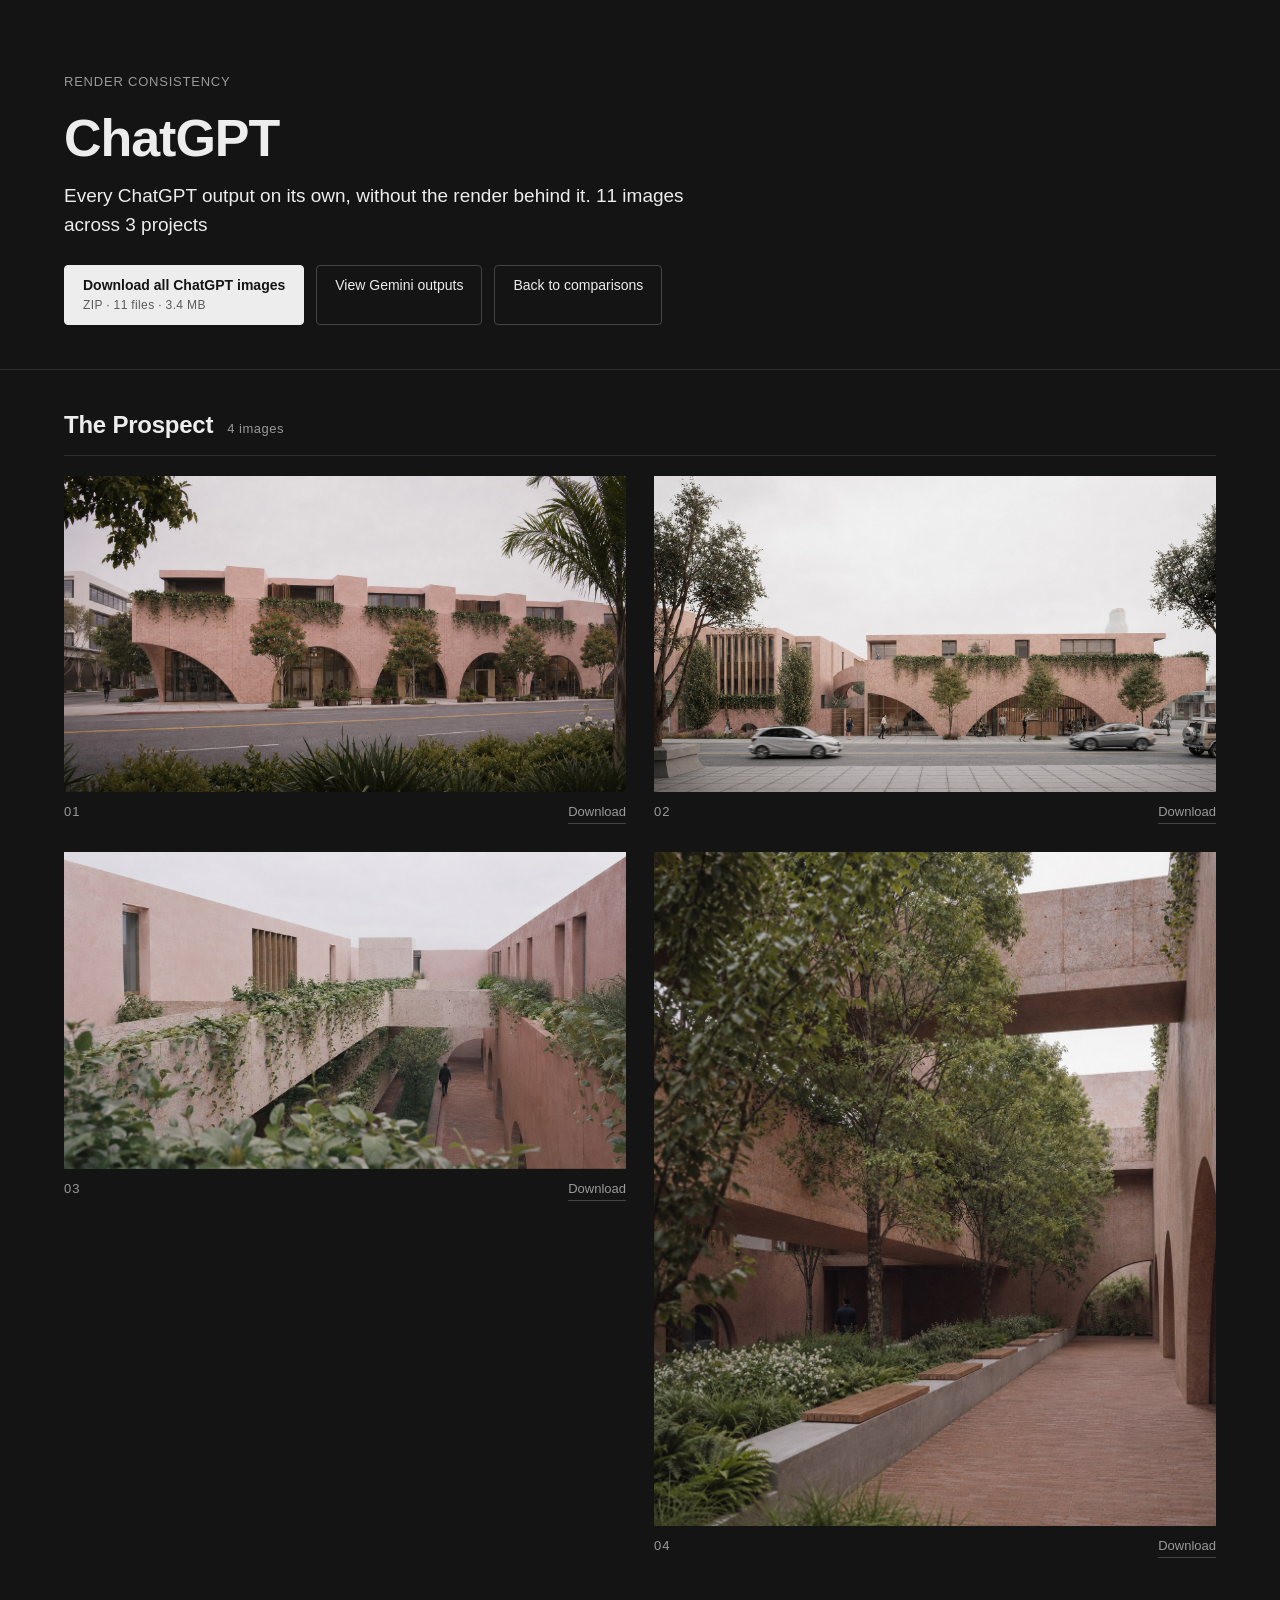
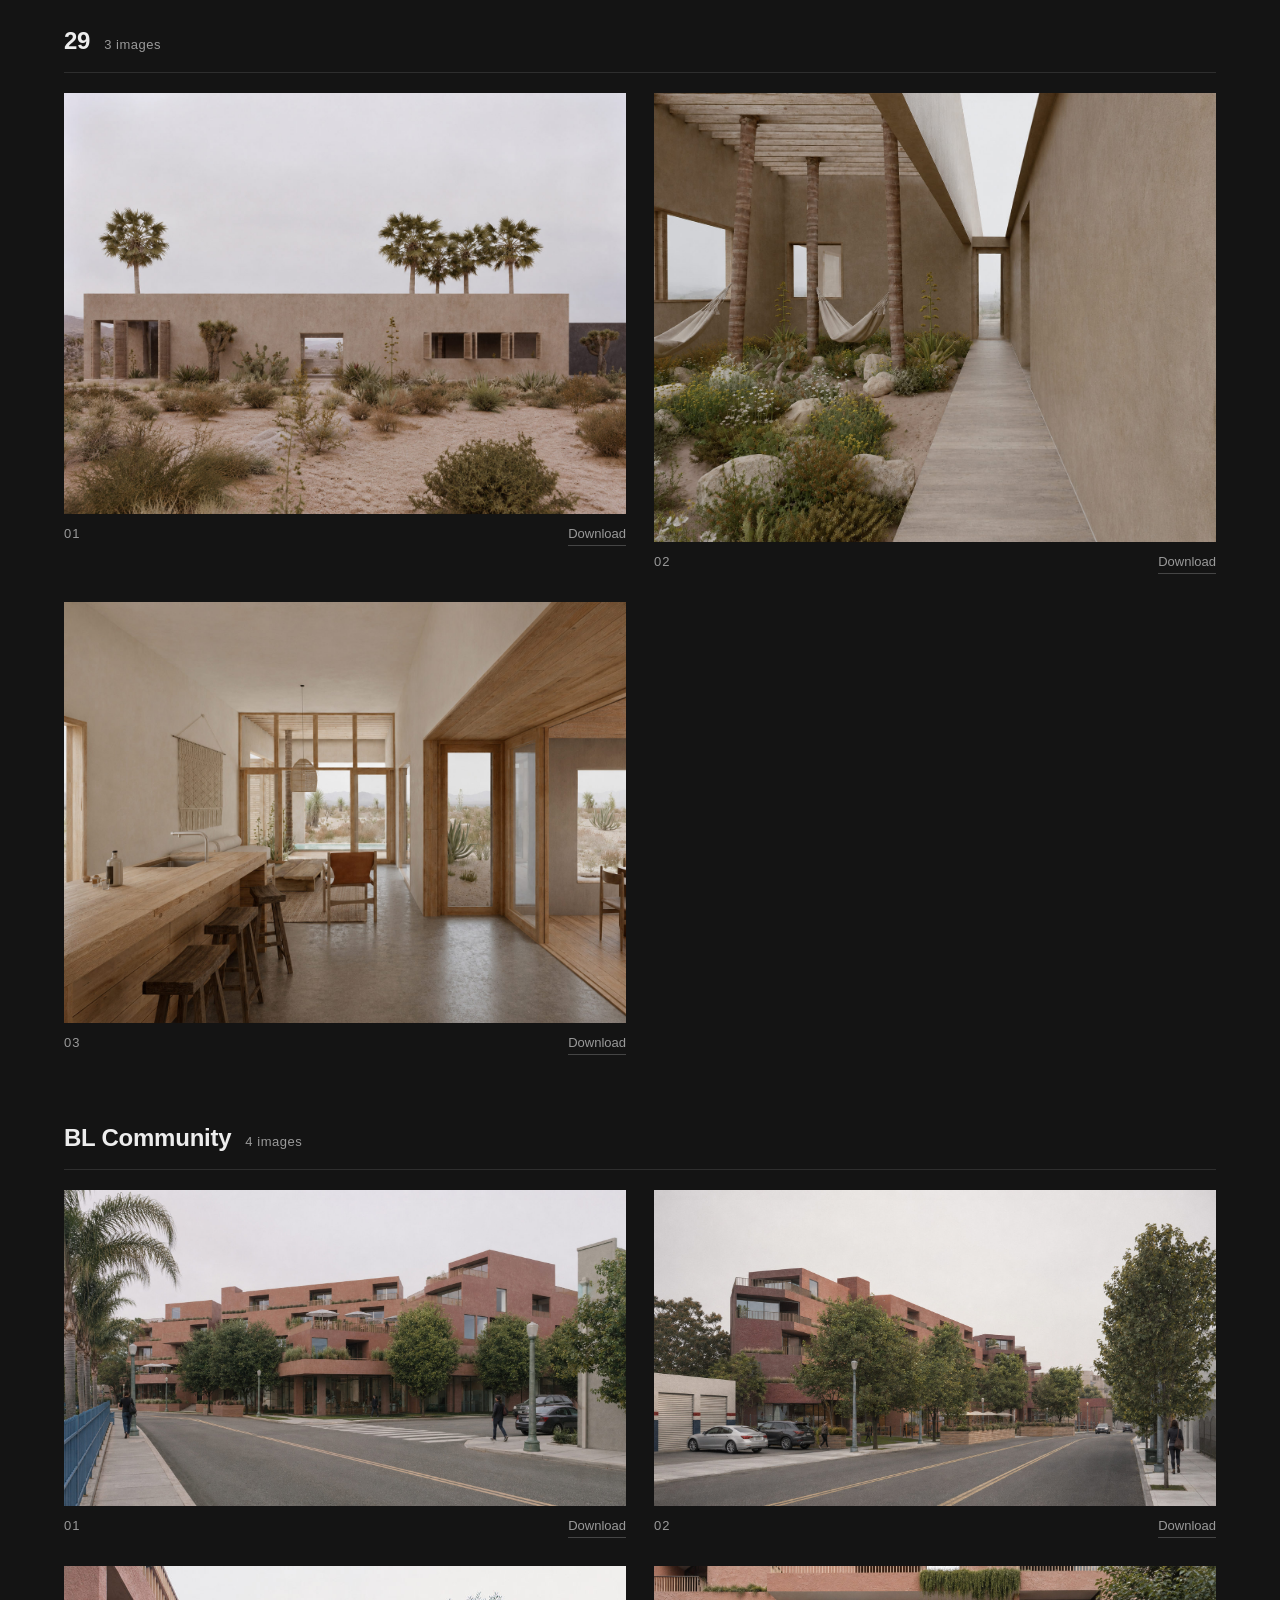
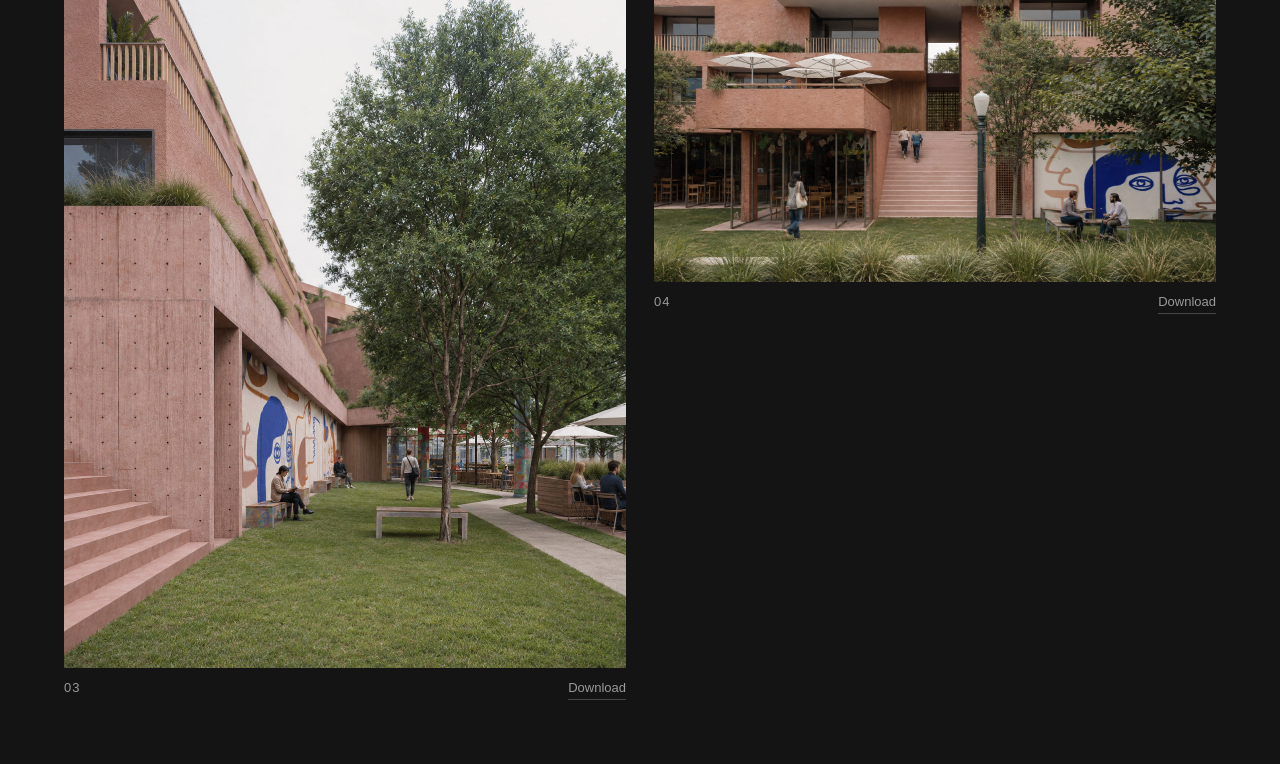
==== chatgpt.html @ 9248cfff "Add Howard, Gemini only Five examples ordered outside in: frontal, diagonal, acceso, interior, rooft" ====
<!doctype html>
<html lang="en">
<head>
<meta charset="utf-8">
<meta name="viewport" content="width=device-width, initial-scale=1">
<title>ChatGPT outputs — Render Consistency</title>
<meta name="description" content="Every ChatGPT output from Render Consistency, on its own, with a download of the full set.">
<link rel="stylesheet" href="style.css?v=5">
</head>
<body data-model="chatgpt">

<header class="page-head page-head--sub">
  <div class="wrap">
    <p class="crumb"><a href="index.html">Render Consistency</a></p>
    <h1>ChatGPT</h1>
    <p class="subhead">Every ChatGPT output on its own, without the render behind it. <span id="total-count"></span></p>

    <div class="head-actions">
      <a class="btn btn--primary" href="downloads/render-consistency-chatgpt.zip" download>
        Download all ChatGPT images
        <span class="btn-meta" id="zip-meta">ZIP</span>
      </a>
      <a class="btn" href="gemini.html">View Gemini outputs</a>
      <a class="btn" href="index.html">Back to comparisons</a>
    </div>
  </div>
</header>

<main class="wrap" id="gallery"></main>

<script src="data.js?v=5"></script>
<script src="gallery.js?v=5"></script>
</body>
</html>
---- style.css ----
/* Render Consistency — comparison site */

*, *::before, *::after { box-sizing: border-box; }

:root {
  --bg: #141414;
  --fg: #ededed;
  --muted: #9a9a9a;
  --line: #2e2e2e;
  --line-strong: #454545;
  --accent: #ededed;
}

html { -webkit-text-size-adjust: 100%; }

body {
  margin: 0;
  background: var(--bg);
  color: var(--fg);
  font-family: Arial, Helvetica, -apple-system, BlinkMacSystemFont, "Segoe UI", Roboto, sans-serif;
  font-size: 16px;
  line-height: 1.55;
  -webkit-font-smoothing: antialiased;
}

.wrap {
  max-width: 1200px;
  margin: 0 auto;
  padding: 0 24px;
}

/* ---------- Header ---------- */

.page-head {
  padding: 72px 0 56px;
  border-bottom: 1px solid var(--line);
  margin-bottom: 36px;
}

.page-head h1 {
  margin: 0 0 16px;
  font-size: clamp(32px, 5vw, 52px);
  line-height: 1.08;
  letter-spacing: -0.02em;
  font-weight: 700;
}

.subhead {
  margin: 0 0 20px;
  max-width: 62ch;
  font-size: clamp(16px, 1.6vw, 19px);
  line-height: 1.5;
  color: var(--fg);
}

.prepared {
  margin: 0;
  font-size: 13px;
  letter-spacing: 0.06em;
  text-transform: uppercase;
  color: var(--muted);
}

/* ---------- Buttons / sub-page header ---------- */

.page-head--sub { padding-bottom: 44px; }

.crumb {
  margin: 0 0 18px;
  font-size: 13px;
  letter-spacing: 0.06em;
  text-transform: uppercase;
}

.crumb a { color: var(--muted); text-decoration: none; }
.crumb a:hover { color: var(--fg); text-decoration: underline; }

.head-actions {
  display: flex;
  flex-wrap: wrap;
  gap: 12px;
  margin-top: 26px;
}

.btn {
  display: inline-flex;
  flex-direction: column;
  gap: 3px;
  border: 1px solid var(--line-strong);
  border-radius: 4px;
  padding: 11px 18px;
  font-size: 14px;
  line-height: 1.25;
  color: var(--fg);
  text-decoration: none;
  transition: background-color .15s ease, border-color .15s ease;
}

.btn:hover { background: #242424; border-color: #6d6d6d; }
.btn:focus-visible { outline: 2px solid #6ea8ff; outline-offset: 2px; }

.btn--primary {
  background: var(--accent);
  border-color: var(--accent);
  color: #141414;
  font-weight: 700;
}

.btn--primary:hover { background: #fff; border-color: #fff; }

.btn-meta {
  font-size: 12px;
  font-weight: 400;
  letter-spacing: 0.03em;
  color: #5a5a5a;
}

.btn:not(.btn--primary) .btn-meta { color: var(--muted); }

/* ---------- Gallery ---------- */

.gallery-project { margin: 0 0 64px; }

.gallery-project-title {
  display: flex;
  flex-wrap: wrap;
  align-items: baseline;
  gap: 14px;
  margin: 0 0 20px;
  padding-bottom: 12px;
  border-bottom: 1px solid var(--line);
  font-size: clamp(18px, 2.2vw, 24px);
  letter-spacing: -0.01em;
}

.gallery-count {
  font-size: 13px;
  font-weight: 400;
  color: var(--muted);
  letter-spacing: 0.04em;
}

.gallery-grid {
  display: grid;
  grid-template-columns: repeat(auto-fill, minmax(420px, 1fr));
  gap: 28px;
}

.shot { margin: 0; }

.shot-link {
  display: block;
  background: #1c1c1c;
  line-height: 0;
}

.shot-link:focus-visible { outline: 2px solid #6ea8ff; outline-offset: 3px; }

.shot img {
  display: block;
  width: 100%;
  height: auto;
}

.shot-cap {
  display: flex;
  align-items: baseline;
  justify-content: space-between;
  gap: 12px;
  margin-top: 10px;
  font-size: 13px;
}

.shot-num {
  color: var(--muted);
  letter-spacing: 0.08em;
  font-variant-numeric: tabular-nums;
}

.shot-dl {
  color: var(--muted);
  text-decoration: none;
  border-bottom: 1px solid var(--line-strong);
  padding-bottom: 1px;
}

.shot-dl:hover { color: var(--fg); border-bottom-color: var(--fg); }
.shot-dl:focus-visible { outline: 2px solid #6ea8ff; outline-offset: 2px; }

@media (max-width: 720px) {
  .gallery-grid { grid-template-columns: 1fr; gap: 22px; }
  .gallery-project { margin-bottom: 44px; }
}

/* ---------- Project tabs ---------- */

/* Pills rather than underlines: the set wraps to as many rows as it needs and
   every row reads the same, so the newest project can't look like a stray line
   of text below a "finished" row. */
.projects-nav {
  display: flex;
  flex-wrap: wrap;
  gap: 10px;
  margin-bottom: 36px;
  padding-bottom: 24px;
  border-bottom: 1px solid var(--line);
}

.tab {
  appearance: none;
  background: transparent;
  color: var(--muted);
  font: inherit;
  font-size: 15px;
  font-weight: 700;
  line-height: 1;
  letter-spacing: -0.01em;
  padding: 10px 16px;
  border: 1px solid var(--line-strong);
  border-radius: 999px;
  cursor: pointer;
  white-space: nowrap;
  transition: color .15s ease, background-color .15s ease, border-color .15s ease;
}

.tab:hover { color: var(--fg); border-color: #6d6d6d; }

.tab[aria-selected="true"] {
  background: var(--accent);
  border-color: var(--accent);
  color: #141414;
}

.tab:focus-visible {
  outline: 2px solid #6ea8ff;
  outline-offset: 3px;
}

.project[hidden] { display: none; }

/* Label used in place of the toggle when a project has one output */
.single-output {
  font-size: 14px;
  line-height: 1;
  padding: 9px 0;
  color: var(--muted);
  letter-spacing: 0.04em;
}

/* ---------- Example ---------- */

.example { margin: 0 0 72px; }

.example-head {
  display: flex;
  flex-wrap: wrap;
  align-items: baseline;
  justify-content: space-between;
  gap: 16px;
  margin-bottom: 16px;
}

/* Examples are numbered, not named */
.example-title {
  margin: 0;
  font-size: clamp(18px, 2.2vw, 24px);
  font-weight: 700;
  letter-spacing: 0.02em;
  font-variant-numeric: tabular-nums;
  color: var(--muted);
}

/* Toggle */

.toggle {
  display: inline-flex;
  border: 1px solid var(--line-strong);
  border-radius: 999px;
  overflow: hidden;
}

.toggle button {
  appearance: none;
  border: 0;
  background: transparent;
  color: var(--muted);
  font: inherit;
  font-size: 14px;
  line-height: 1;
  padding: 9px 18px;
  cursor: pointer;
  transition: background-color .15s ease, color .15s ease;
}

.toggle button + button { border-left: 1px solid var(--line-strong); }
.toggle button:hover { color: var(--fg); }

.toggle button[aria-pressed="true"] {
  background: var(--accent);
  color: #141414;
  font-weight: 700;
}

.toggle button:focus-visible {
  outline: 2px solid #6ea8ff;
  outline-offset: -2px;
}

/* ---------- Wipe slider ---------- */

.wipe {
  position: relative;
  width: 100%;
  aspect-ratio: 16 / 9;          /* replaced from the original's natural size */
  overflow: hidden;
  background: #1c1c1c;
  user-select: none;
  -webkit-user-select: none;
  touch-action: pan-y;
  cursor: ew-resize;
}

.wipe img {
  position: absolute;
  inset: 0;
  width: 100%;
  height: 100%;
  object-fit: cover;
  display: block;
  pointer-events: none;
  -webkit-user-drag: none;
}

/* AI outputs sit underneath; only the active one is shown */
.wipe .out { visibility: hidden; }
.wipe .out.is-active { visibility: visible; }

/* The original render is clipped to the left of the handle */
.wipe .orig { z-index: 2; }

/* Corner captions */
.wipe .tag {
  position: absolute;
  bottom: 12px;
  z-index: 3;
  padding: 5px 10px;
  font-size: 11px;
  letter-spacing: 0.08em;
  text-transform: uppercase;
  color: #fff;
  background: rgba(0, 0, 0, .55);
  border-radius: 3px;
  pointer-events: none;
  white-space: nowrap;
}

.wipe .tag-left  { left: 12px; }
.wipe .tag-right { right: 12px; }

/* Handle */
.wipe .handle {
  position: absolute;
  top: 0;
  bottom: 0;
  left: 50%;
  width: 40px;
  margin-left: -20px;
  z-index: 4;
  cursor: ew-resize;
  background: transparent;
  border: 0;
  padding: 0;
  touch-action: none;
}

.wipe .handle::before {
  content: "";
  position: absolute;
  top: 0;
  bottom: 0;
  left: 50%;
  width: 2px;
  margin-left: -1px;
  background: #fff;
  box-shadow: 0 0 6px rgba(0, 0, 0, .55);
}

.wipe .handle::after {
  content: "";
  position: absolute;
  top: 50%;
  left: 50%;
  width: 40px;
  height: 40px;
  margin: -20px 0 0 -20px;
  border-radius: 50%;
  background: #fff;
  box-shadow: 0 0 8px rgba(0, 0, 0, .5);
}

.wipe .handle .arrows {
  position: absolute;
  top: 50%;
  left: 50%;
  transform: translate(-50%, -50%);
  z-index: 1;
  font-size: 13px;
  line-height: 1;
  letter-spacing: 2px;
  color: #141414;
  pointer-events: none;
}

.wipe .handle:focus-visible {
  outline: 2px solid #6ea8ff;
  outline-offset: -2px;
}

/* ---------- Prompt ---------- */

/* Sits directly under the header, above the examples */
.prompt-section {
  margin: 0 auto 56px;
  padding-bottom: 40px;
  border-bottom: 1px solid var(--line);
}

#prompt-details summary {
  cursor: pointer;
  list-style: none;
  display: flex;
  align-items: center;
  gap: 12px;
  font-size: 18px;
  font-weight: 700;
  padding: 4px 0;
}

#prompt-details summary::-webkit-details-marker { display: none; }

#prompt-details summary::before {
  content: "+";
  display: inline-flex;
  align-items: center;
  justify-content: center;
  width: 22px;
  height: 22px;
  flex: 0 0 22px;
  border: 1px solid var(--line-strong);
  border-radius: 50%;
  font-size: 15px;
  font-weight: 400;
  color: var(--muted);
}

#prompt-details[open] summary::before { content: "\2212"; }

#prompt-details summary:focus-visible {
  outline: 2px solid #6ea8ff;
  outline-offset: 3px;
}

.prompt-body {
  position: relative;
  margin-top: 20px;
  padding: 24px;
  border: 1px solid var(--line);
  border-radius: 4px;
  background: #191919;
}

.copy-btn {
  float: right;
  margin: 0 0 12px 20px;
  appearance: none;
  border: 1px solid var(--line-strong);
  border-radius: 4px;
  background: transparent;
  color: var(--fg);
  font: inherit;
  font-size: 13px;
  padding: 7px 14px;
  cursor: pointer;
  transition: background-color .15s ease, border-color .15s ease;
}

.copy-btn:hover { background: #242424; border-color: #666; }
.copy-btn:focus-visible { outline: 2px solid #6ea8ff; outline-offset: 2px; }
.copy-btn.is-done { border-color: #4f8f5a; color: #8fd39c; }

.prompt-text p {
  margin: 0 0 1em;
  max-width: 78ch;
  color: #d8d8d8;
}

.prompt-text p:last-child { margin-bottom: 0; }

/* ---------- Small screens ---------- */

@media (max-width: 640px) {
  .wrap { padding: 0 16px; }
  .page-head { padding: 44px 0 36px; margin-bottom: 28px; }
  .prompt-section { margin-bottom: 40px; padding-bottom: 28px; }
  /* the tab row wraps as projects are added; keep it compact on small screens */
  /* Wrapping ten-plus pills eats most of a phone screen, so on narrow screens
     the strip stays on one line and scrolls sideways instead. The pill cut off
     at the right edge is what signals there is more. */
  .projects-nav {
    gap: 8px;
    margin-bottom: 28px;
    padding-bottom: 18px;
    flex-wrap: nowrap;
    overflow-x: auto;
    -webkit-overflow-scrolling: touch;
    scrollbar-width: none;
  }
  .projects-nav::-webkit-scrollbar { display: none; }
  .tab { font-size: 14px; padding: 9px 14px; flex: 0 0 auto; }
  .example { margin-bottom: 52px; }
  .example-head { gap: 12px; }
  .wipe .handle::after { width: 34px; height: 34px; margin: -17px 0 0 -17px; }
  .prompt-body { padding: 18px; }
  .copy-btn { float: none; display: block; margin: 0 0 16px; }
}

@media (prefers-reduced-motion: reduce) {
  * { transition: none !important; }
}
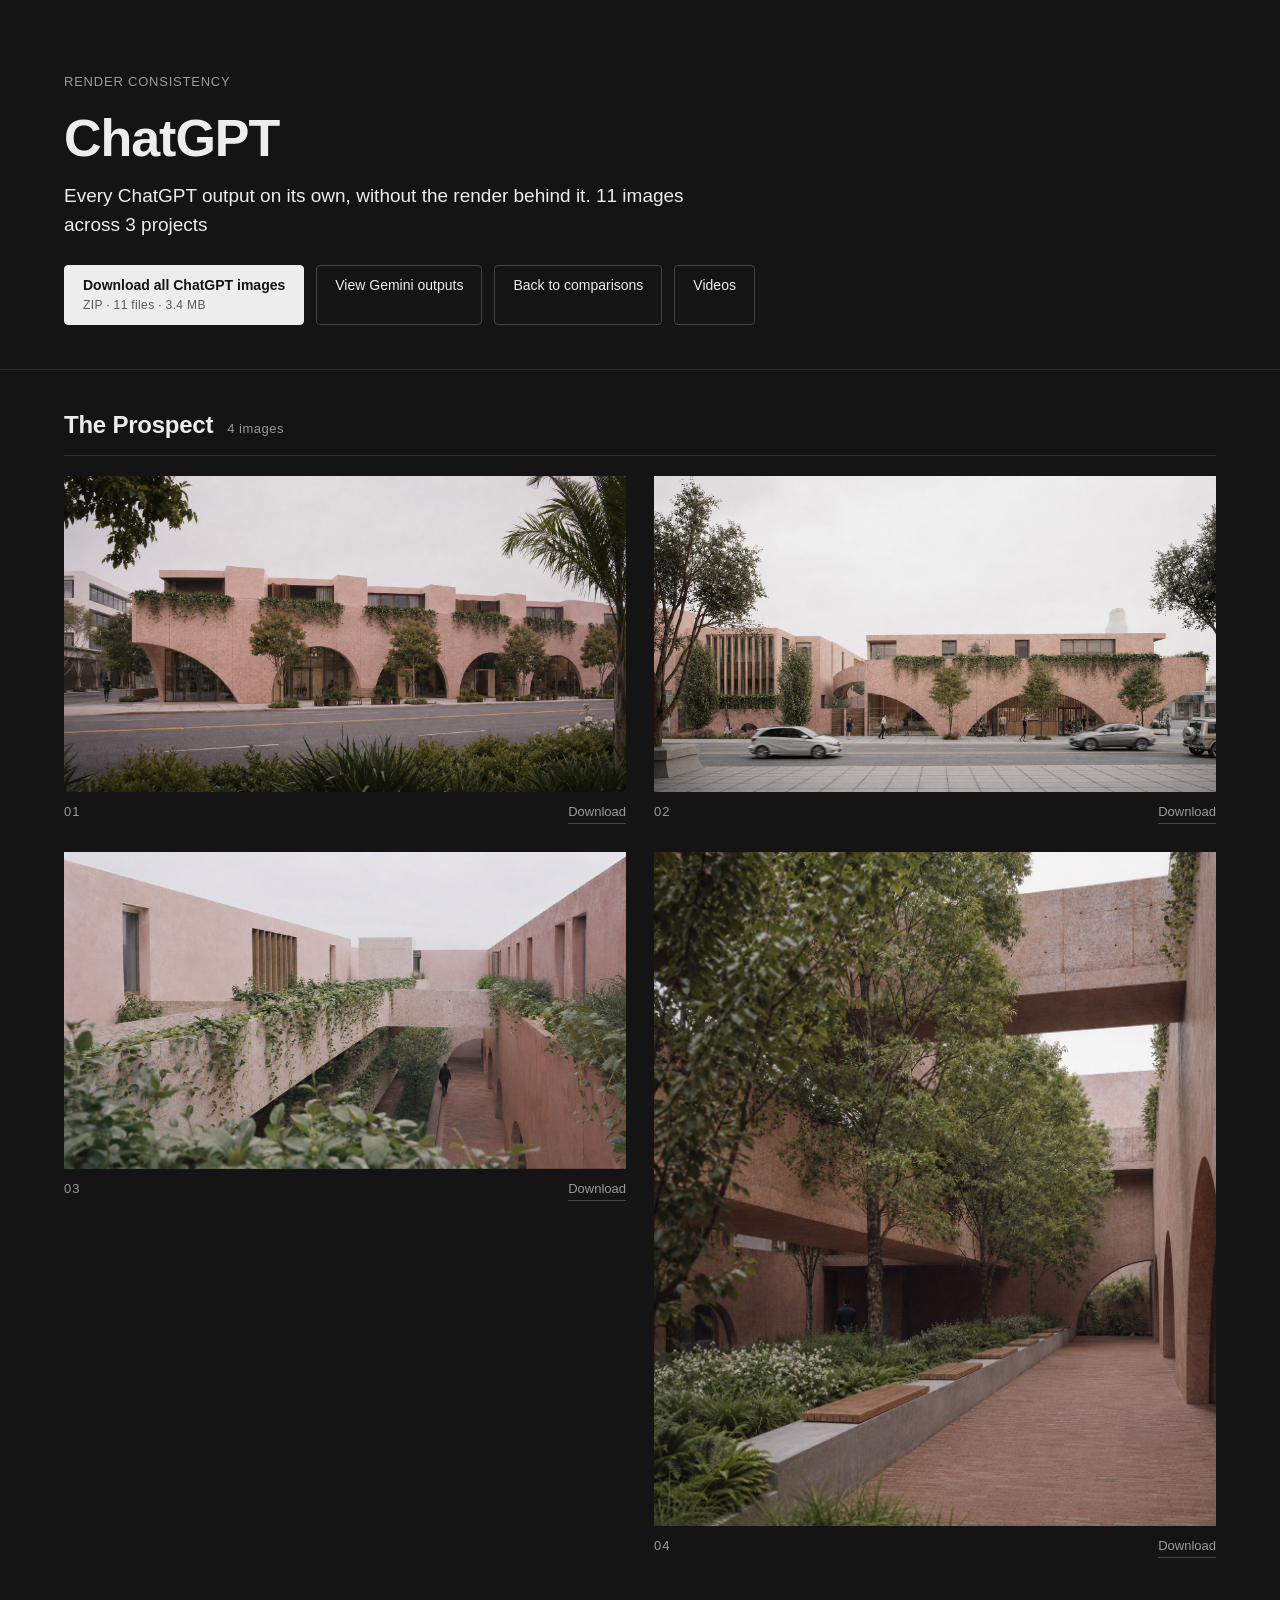
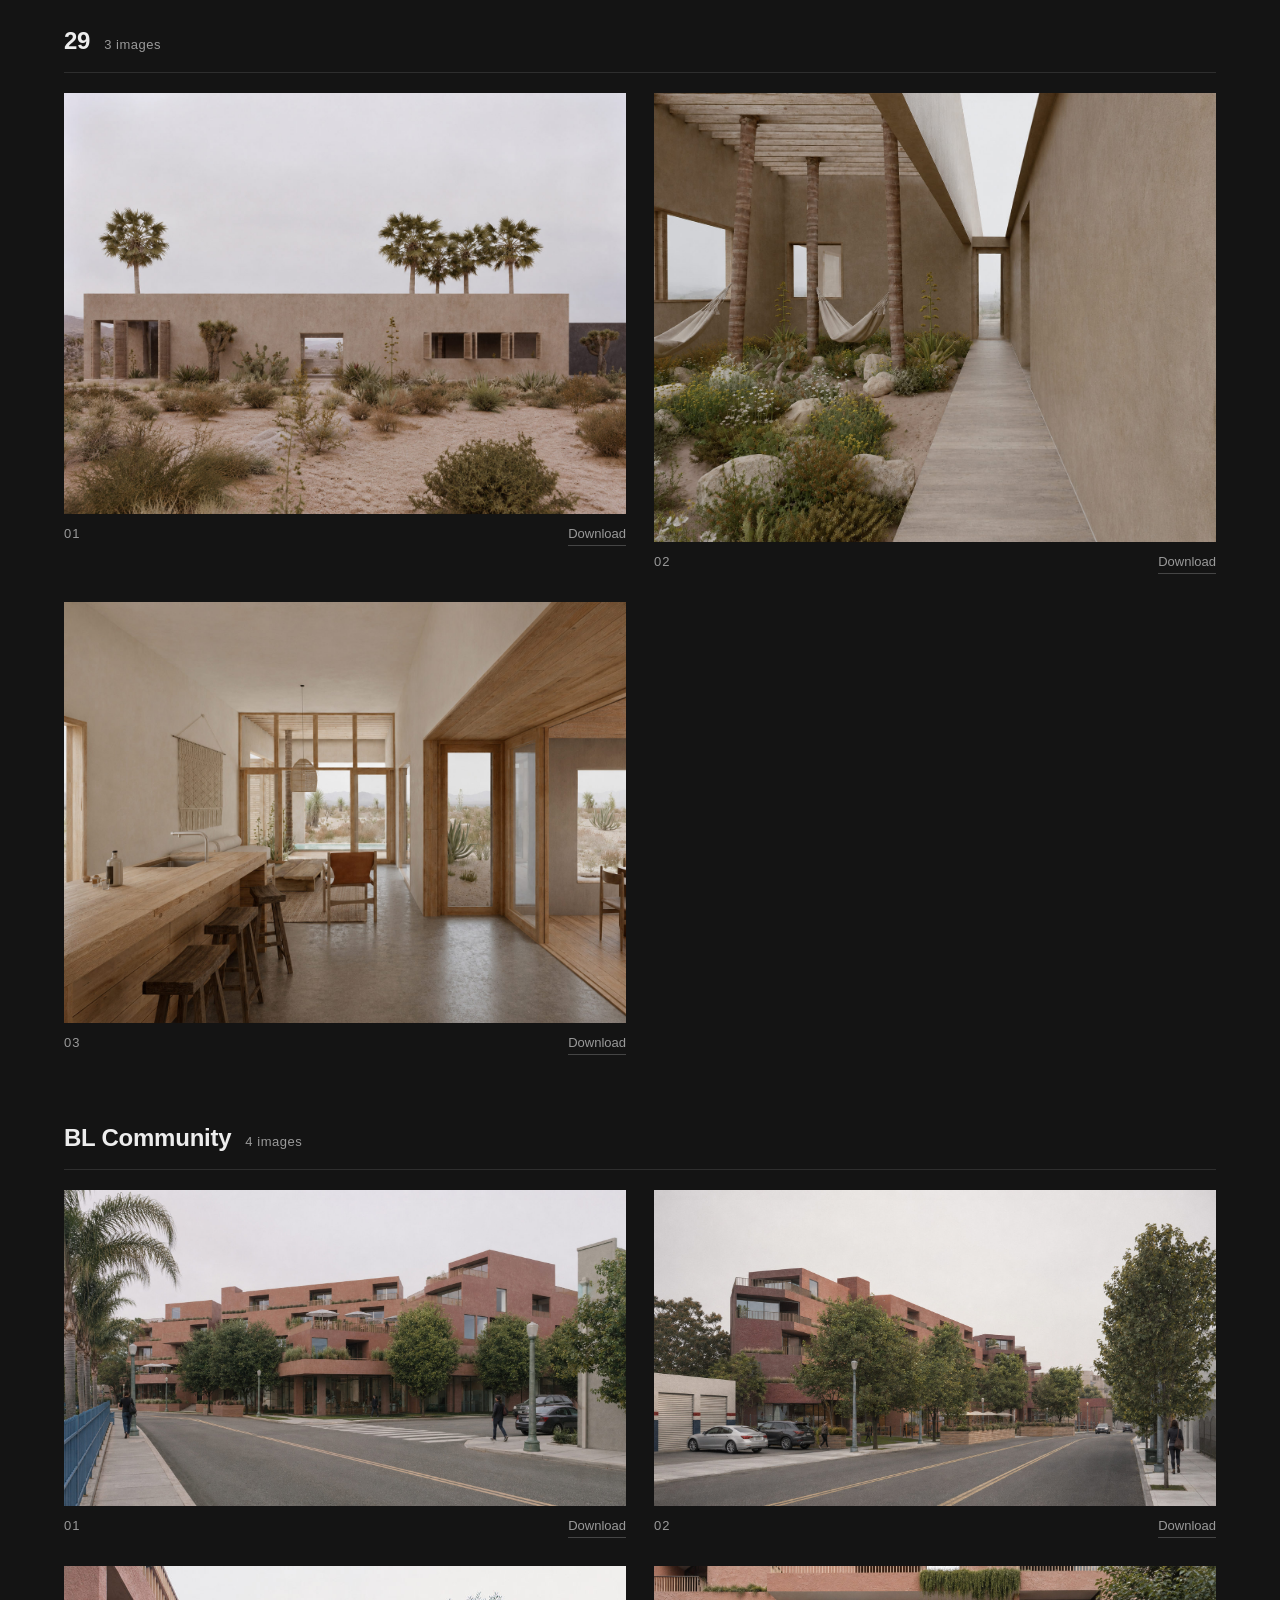
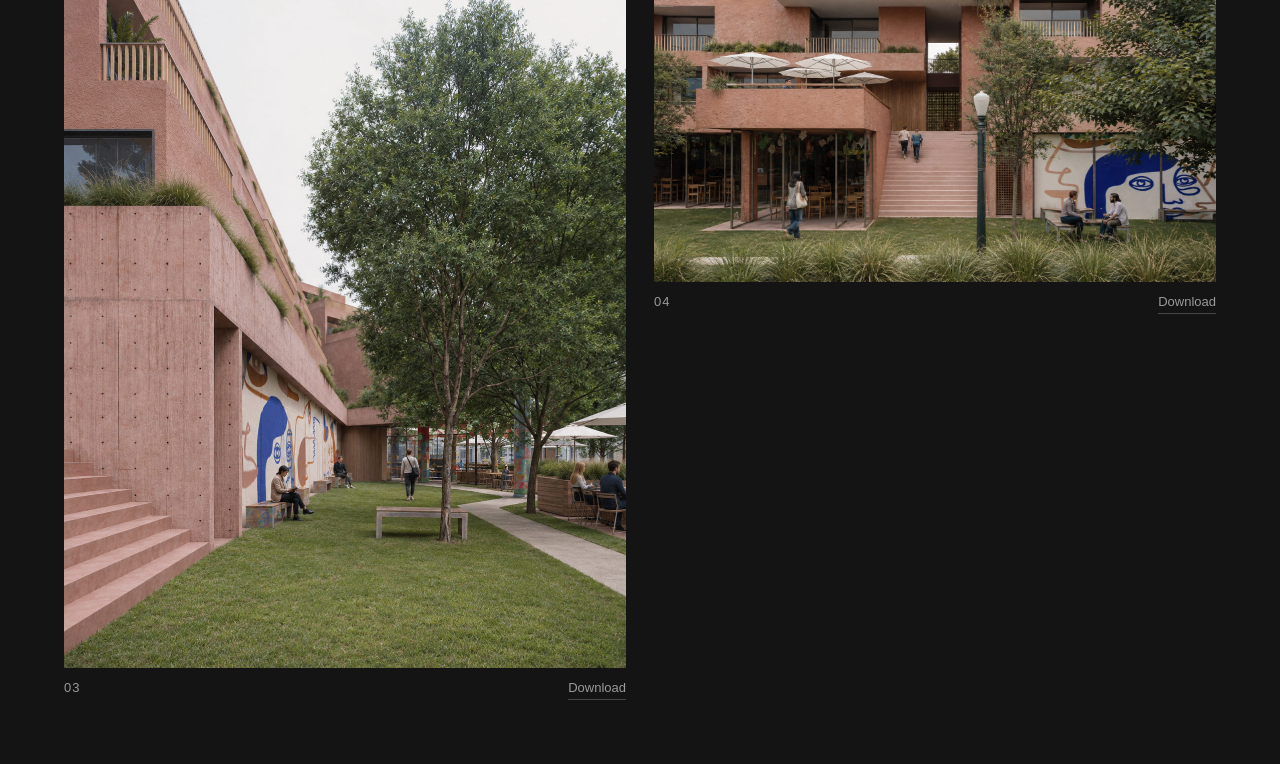
==== commit f20adf15: "Add the breeze loop to 29, and a videos page The clip plays at the end of the 29 tab and on a new vi" ====
--- a/chatgpt.html
+++ b/chatgpt.html
@@ -5,7 +5,7 @@
 <meta name="viewport" content="width=device-width, initial-scale=1">
 <title>ChatGPT outputs — Render Consistency</title>
 <meta name="description" content="Every ChatGPT output from Render Consistency, on its own, with a download of the full set.">
-<link rel="stylesheet" href="style.css?v=5">
+<link rel="stylesheet" href="style.css?v=7">
 </head>
 <body data-model="chatgpt">
 
@@ -22,13 +22,14 @@
       </a>
       <a class="btn" href="gemini.html">View Gemini outputs</a>
       <a class="btn" href="index.html">Back to comparisons</a>
+      <a class="btn" href="videos.html">Videos</a>
     </div>
   </div>
 </header>
 
 <main class="wrap" id="gallery"></main>
 
-<script src="data.js?v=5"></script>
-<script src="gallery.js?v=5"></script>
+<script src="data.js?v=7"></script>
+<script src="gallery.js?v=7"></script>
 </body>
 </html>
--- a/style.css
+++ b/style.css
@@ -329,6 +329,13 @@
   display: block;
   pointer-events: none;
   -webkit-user-drag: none;
+}
+
+/* A reframed output (different shape from its render) is shown whole rather
+   than cropped to fill; the bars make the reframing visible. */
+.wipe img.is-letterboxed {
+  object-fit: contain;
+  background: #101010;
 }
 
 /* AI outputs sit underneath; only the active one is shown */
@@ -414,6 +421,57 @@
 .wipe .handle:focus-visible {
   outline: 2px solid #6ea8ff;
   outline-offset: -2px;
+}
+
+/* ---------- Video ---------- */
+
+.video-frame {
+  position: relative;
+  width: 100%;
+  overflow: hidden;
+  background: #101010;
+}
+
+.video-frame video {
+  display: block;
+  width: 100%;
+  height: 100%;
+  object-fit: contain;
+  background: #101010;
+}
+
+.video-note {
+  margin: 10px 0 0;
+  font-size: 13px;
+  color: var(--muted);
+}
+
+.video-item { margin: 0 0 64px; }
+
+.video-item-head {
+  display: flex;
+  flex-wrap: wrap;
+  align-items: baseline;
+  justify-content: space-between;
+  gap: 14px;
+  margin: 0 0 16px;
+  padding-bottom: 12px;
+  border-bottom: 1px solid var(--line);
+}
+
+.video-item-title {
+  margin: 0;
+  font-size: clamp(18px, 2.2vw, 24px);
+  letter-spacing: -0.01em;
+}
+
+.video-item-title .video-project {
+  color: var(--muted);
+  font-weight: 400;
+  margin-left: 10px;
+  font-size: 0.7em;
+  letter-spacing: 0.06em;
+  text-transform: uppercase;
 }
 
 /* ---------- Prompt ---------- */
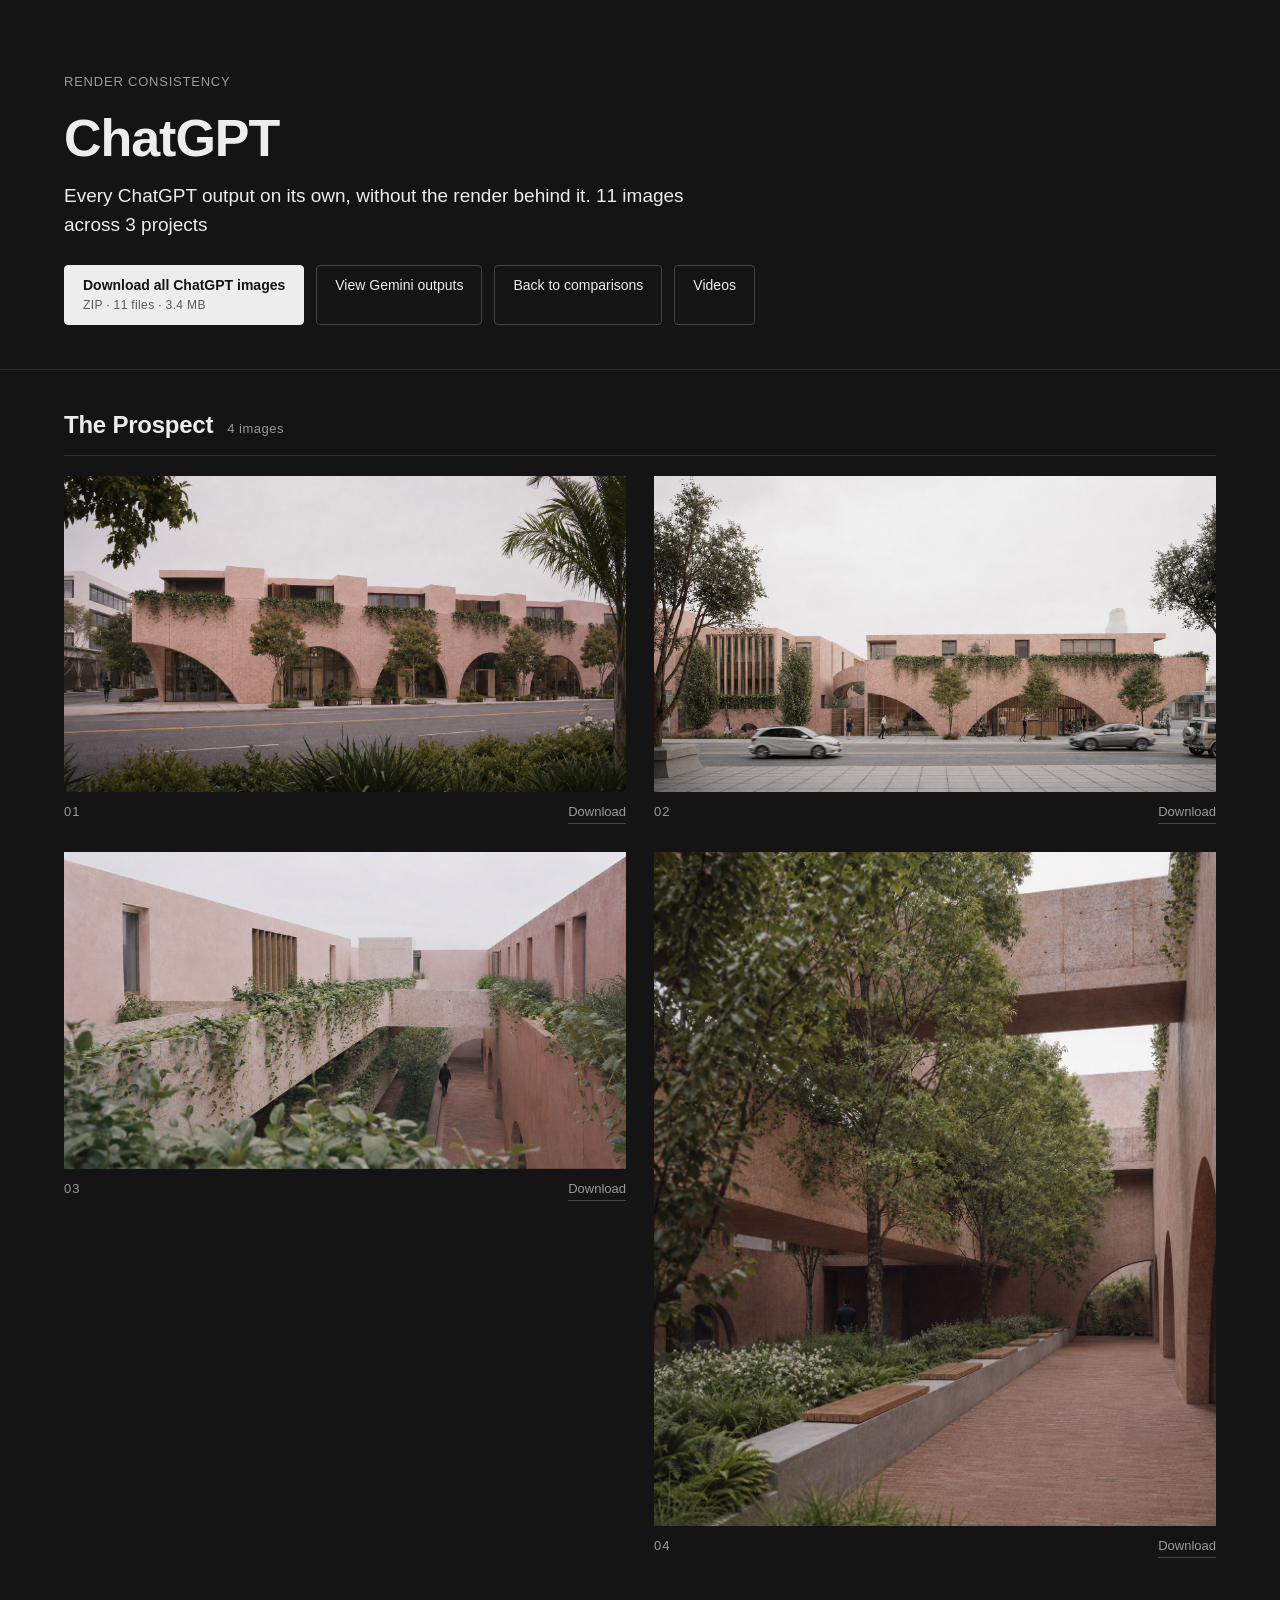
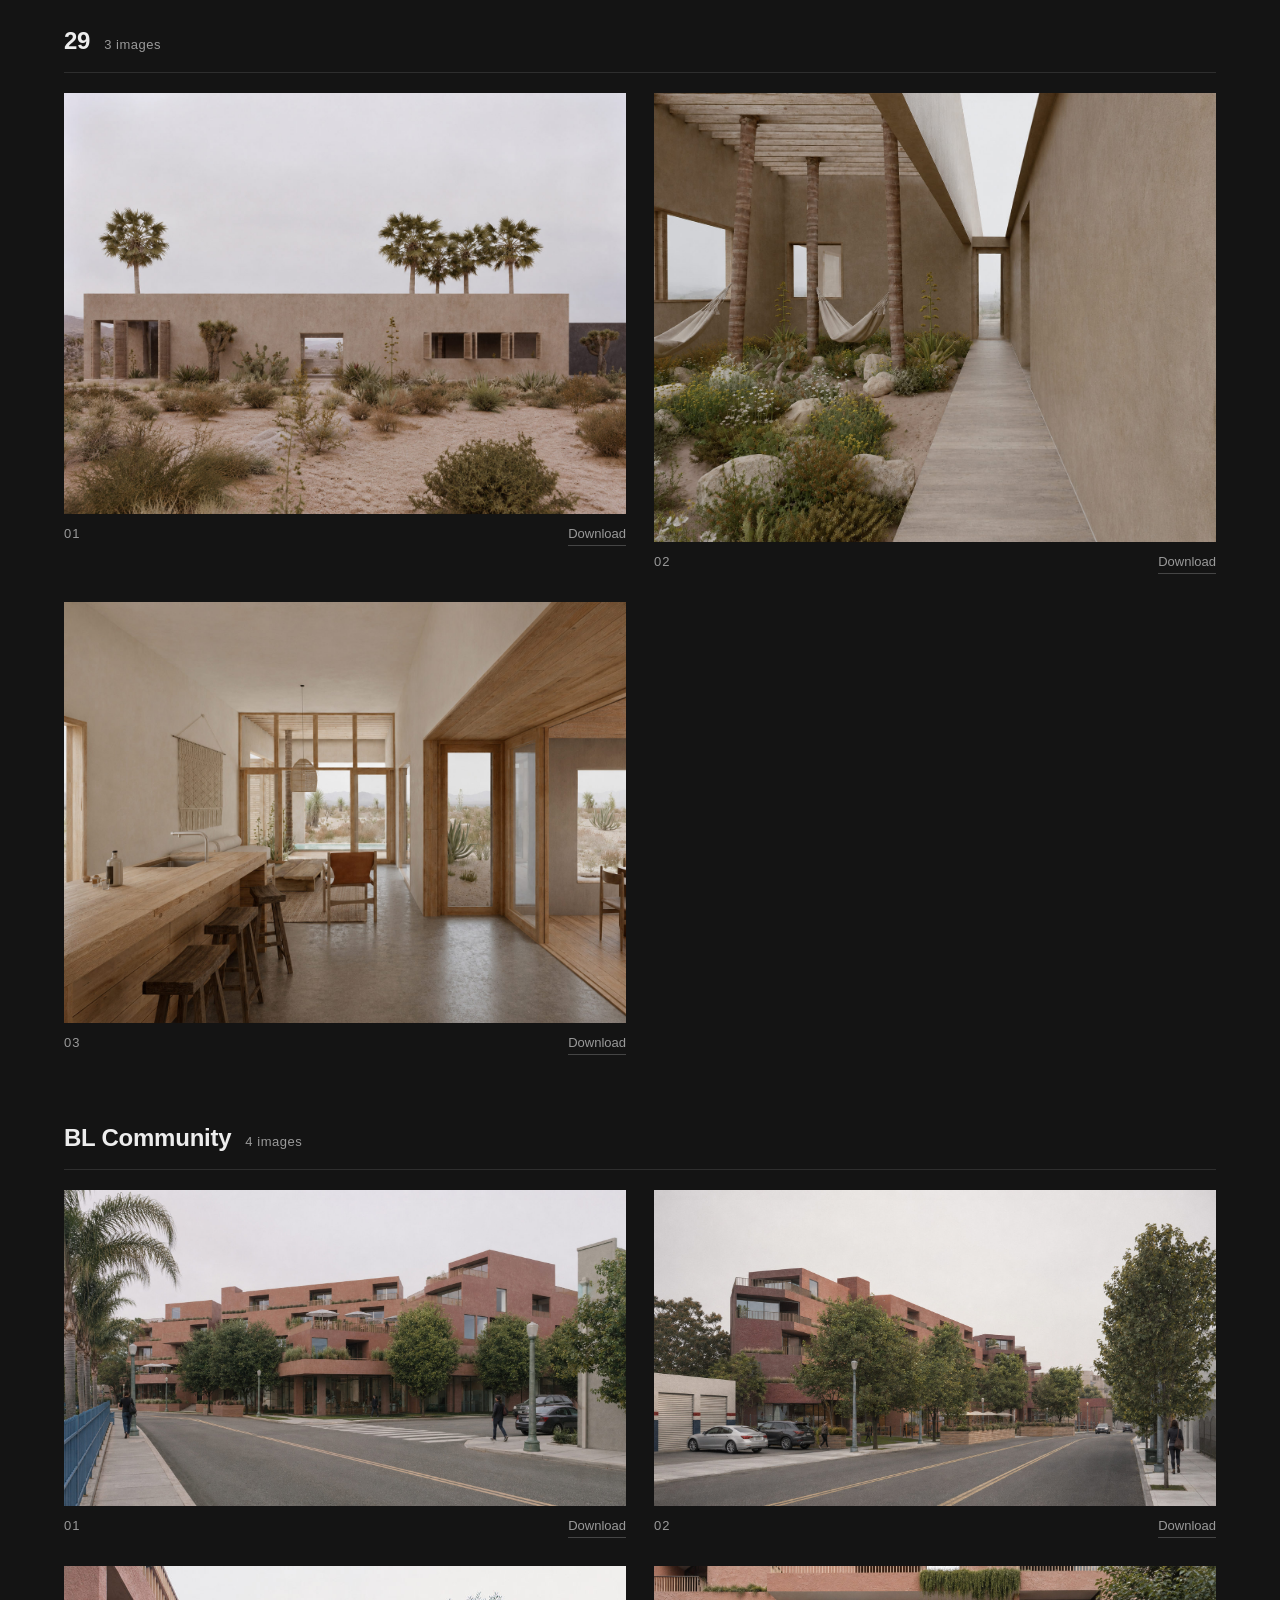
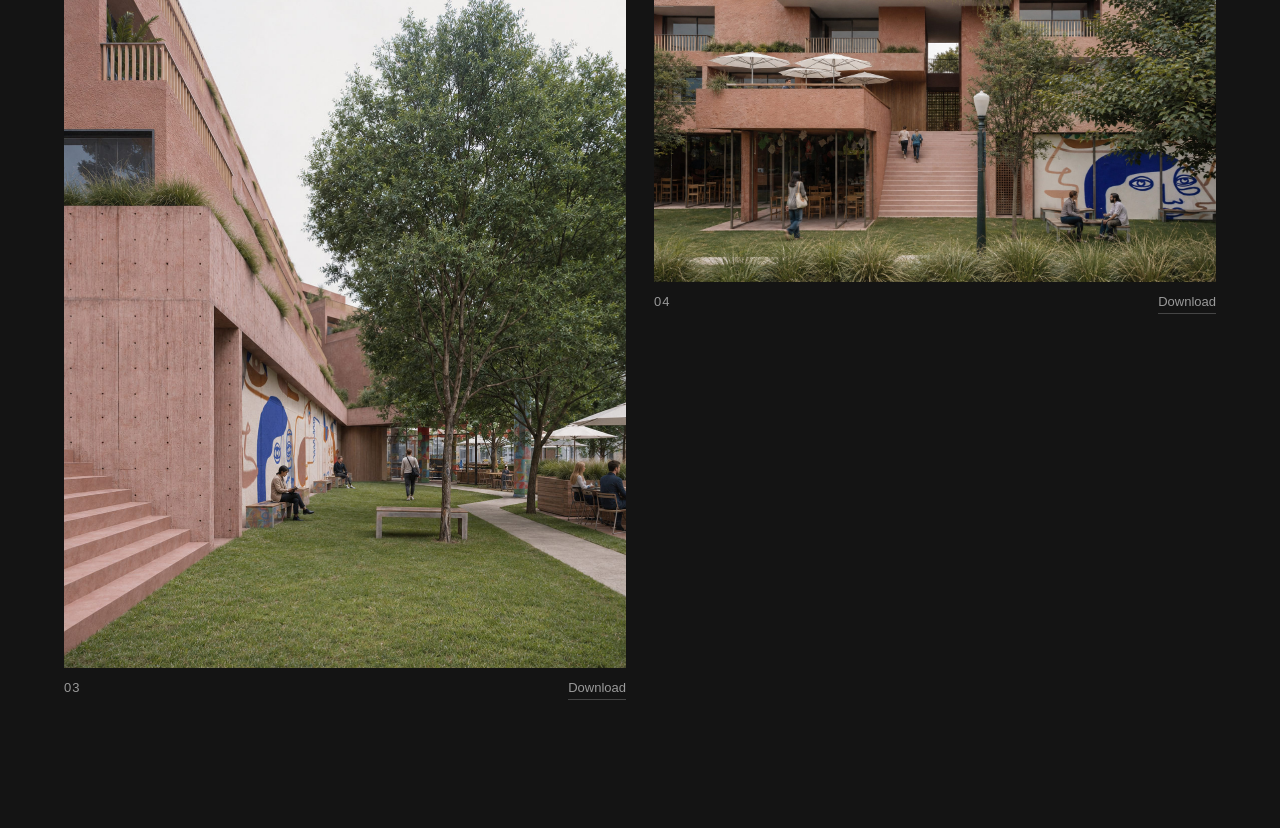
==== commit a320e791: "Move the review onto the Gemini outputs The Gemini output is the render being signed off, so the mar" ====
--- a/chatgpt.html
+++ b/chatgpt.html
@@ -5,7 +5,7 @@
 <meta name="viewport" content="width=device-width, initial-scale=1">
 <title>ChatGPT outputs — Render Consistency</title>
 <meta name="description" content="Every ChatGPT output from Render Consistency, on its own, with a download of the full set.">
-<link rel="stylesheet" href="style.css?v=7">
+<link rel="stylesheet" href="style.css?v=10">
 </head>
 <body data-model="chatgpt">
 
@@ -29,7 +29,7 @@
 
 <main class="wrap" id="gallery"></main>
 
-<script src="data.js?v=7"></script>
-<script src="gallery.js?v=7"></script>
+<script src="data.js?v=10"></script>
+<script src="gallery.js?v=10"></script>
 </body>
 </html>
--- a/style.css
+++ b/style.css
@@ -585,3 +585,184 @@
 @media (prefers-reduced-motion: reduce) {
   * { transition: none !important; }
 }
+
+/* ---------- Review ---------- */
+
+/* Sits under each render. Marks are a pair of toggles; clicking the active
+   one clears it. The note grows with its content rather than scrolling. */
+.review {
+  margin-top: 14px;
+  padding: 14px 16px;
+  border: 1px solid var(--line);
+  border-left: 3px solid var(--line);
+  border-radius: 4px;
+  background: #191919;
+  display: flex;
+  flex-wrap: wrap;
+  align-items: flex-start;
+  gap: 12px 16px;
+}
+
+.review.is-good { border-left-color: #4f8f5a; }
+.review.is-edit { border-left-color: #b08341; }
+
+.review-marks {
+  display: inline-flex;
+  border: 1px solid var(--line-strong);
+  border-radius: 999px;
+  overflow: hidden;
+  flex: 0 0 auto;
+}
+
+.review-marks .mark {
+  appearance: none;
+  border: 0;
+  background: transparent;
+  color: var(--muted);
+  font: inherit;
+  font-size: 13px;
+  line-height: 1;
+  padding: 9px 16px;
+  cursor: pointer;
+  white-space: nowrap;
+  transition: background-color .15s ease, color .15s ease;
+}
+
+.review-marks .mark + .mark { border-left: 1px solid var(--line-strong); }
+.review-marks .mark:hover { color: var(--fg); }
+.review-marks .mark:focus-visible { outline: 2px solid #6ea8ff; outline-offset: -2px; }
+
+.mark-good[aria-pressed="true"] { background: #2f5d38; color: #eaf6ec; font-weight: 700; }
+.mark-edit[aria-pressed="true"] { background: #6d4f22; color: #fbf0de; font-weight: 700; }
+
+.review-note {
+  flex: 1 1 320px;
+  min-height: 40px;
+  resize: vertical;
+  overflow-y: auto;
+  padding: 10px 12px;
+  border: 1px solid var(--line-strong);
+  border-radius: 4px;
+  background: #141414;
+  color: var(--fg);
+  font: inherit;
+  font-size: 14px;
+  line-height: 1.5;
+}
+
+.review-note::placeholder { color: #6f6f6f; }
+.review-note:focus { outline: none; border-color: #6ea8ff; }
+
+.review-by {
+  flex: 0 0 100%;
+  margin: 0;
+  font-size: 12px;
+  letter-spacing: 0.04em;
+  text-transform: uppercase;
+  color: var(--muted);
+}
+
+/* ---------- Review summary bar ---------- */
+
+.review-bar {
+  position: fixed;
+  left: 50%;
+  bottom: 18px;
+  transform: translateX(-50%);
+  z-index: 50;
+  display: none;
+  align-items: center;
+  gap: 8px 16px;
+  max-width: calc(100vw - 32px);
+  padding: 10px 16px;
+  border: 1px solid var(--line-strong);
+  border-radius: 999px;
+  background: rgba(26, 26, 26, .96);
+  box-shadow: 0 6px 24px rgba(0, 0, 0, .5);
+  font-size: 13px;
+}
+
+.review-bar.is-visible { display: flex; }
+
+.review-who {
+  display: inline-flex;
+  align-items: center;
+  gap: 8px;
+  color: var(--muted);
+  white-space: nowrap;
+}
+
+.review-name {
+  width: 110px;
+  padding: 6px 10px;
+  border: 1px solid var(--line-strong);
+  border-radius: 999px;
+  background: #141414;
+  color: var(--fg);
+  font: inherit;
+  font-size: 13px;
+}
+
+.review-name:focus { outline: none; border-color: #6ea8ff; }
+.review-count { color: var(--fg); white-space: nowrap; }
+
+.review-status { color: var(--muted); white-space: nowrap; }
+.review-status.is-saved { color: #8fd39c; }
+.review-status.is-offline { color: #e0a0a0; }
+
+.review-bar-actions { display: inline-flex; gap: 8px; }
+
+.review-action {
+  appearance: none;
+  border: 1px solid var(--line-strong);
+  border-radius: 999px;
+  background: transparent;
+  color: var(--fg);
+  font: inherit;
+  font-size: 13px;
+  padding: 6px 14px;
+  cursor: pointer;
+  white-space: nowrap;
+  transition: background-color .15s ease, border-color .15s ease;
+}
+
+.review-action:hover { background: #242424; border-color: #666; }
+.review-action:focus-visible { outline: 2px solid #6ea8ff; outline-offset: 2px; }
+.review-action.is-done { border-color: #4f8f5a; color: #8fd39c; }
+
+/* keep the last render clear of the floating bar */
+.project > .example:last-child { margin-bottom: 128px; }
+
+@media (max-width: 640px) {
+  .review { padding: 12px; }
+  .review-marks { flex: 1 1 100%; }
+  .review-marks .mark { flex: 1 1 50%; text-align: center; }
+  .review-note { flex: 1 1 100%; }
+
+  .review-bar {
+    left: 12px;
+    right: 12px;
+    bottom: 12px;
+    transform: none;
+    max-width: none;
+    border-radius: 14px;
+    flex-wrap: wrap;
+    justify-content: space-between;
+  }
+  .review-name { width: 90px; }
+}
+
+/* Review inside a gallery column: stack, since a grid cell is far narrower
+   than a full-width comparison row. */
+.shot .review {
+  margin-top: 10px;
+  padding: 12px;
+  gap: 10px;
+}
+
+.shot .review-marks { flex: 1 1 100%; }
+.shot .review-marks .mark { flex: 1 1 50%; text-align: center; }
+.shot .review-note { flex: 1 1 100%; }
+
+/* clear the floating summary bar on the gallery pages */
+.gallery-project:last-child { margin-bottom: 128px; }
